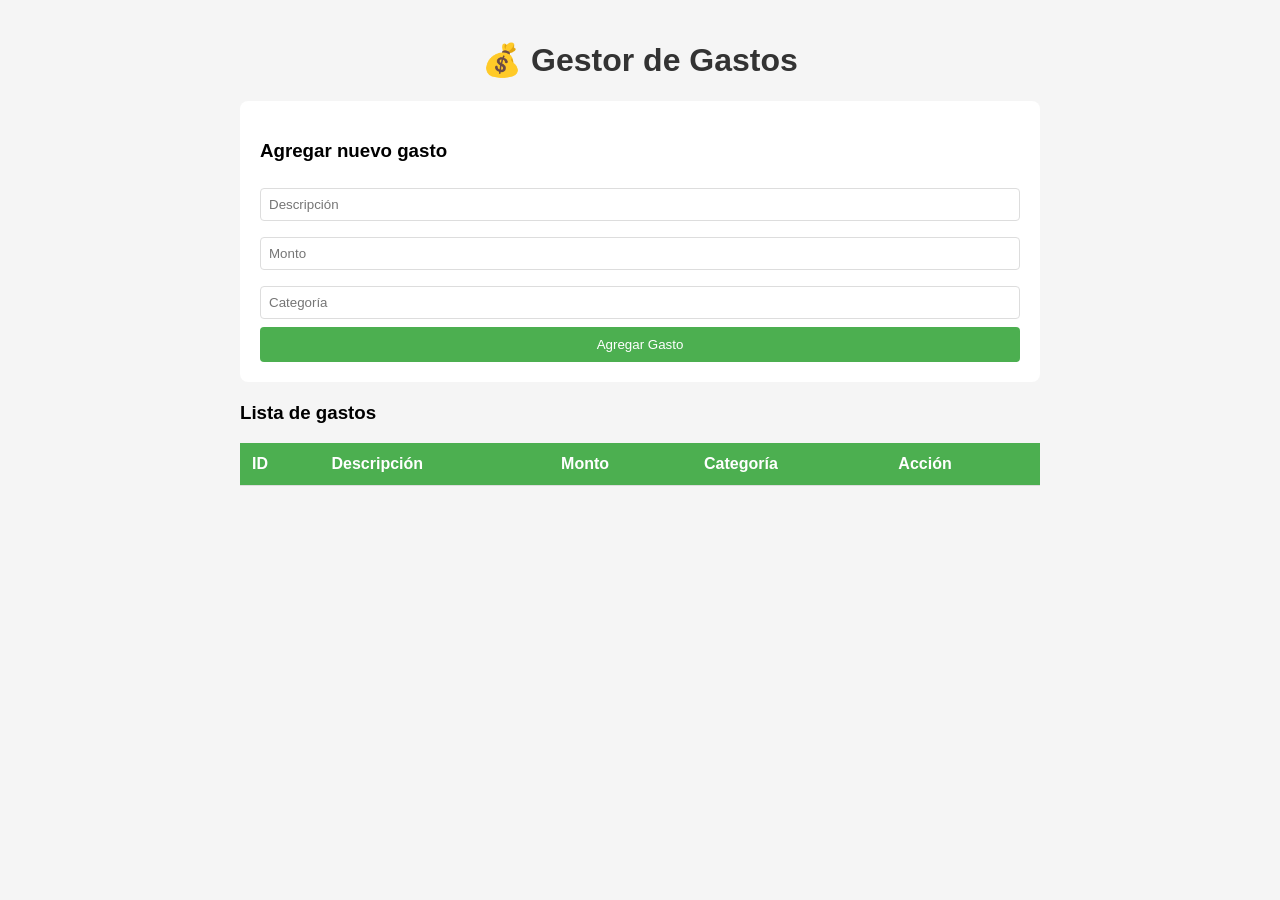
==== src/main/resources/static/index.html @ 6ac6a417 "primer commit - proyecto springboot" ====
<!DOCTYPE html>
<html lang="es">
<head>
    <meta charset="UTF-8">
    <title>Gestor de Gastos</title>
    <link rel="stylesheet" href="style.css">
</head>
<body>

    <h1>💰 Gestor de Gastos</h1>

    <!-- Formulario para agregar gastos -->
    <form id="formularioGasto">
        <h3>Agregar nuevo gasto</h3>
        <input type="text" id="descripcion" placeholder="Descripción" required/>
        <input type="number" id="monto" placeholder="Monto" required/>
        <input type="text" id="categoria" placeholder="Categoría" required/>
        <button type="submit">Agregar Gasto</button>
    </form>

    <!-- Tabla de gastos -->
    <h3>Lista de gastos</h3>
    <table>
        <thead>
            <tr>
                <th>ID</th>
                <th>Descripción</th>
                <th>Monto</th>
                <th>Categoría</th>
                <th>Acción</th>
            </tr>
        </thead>
        <tbody id="tablaGastos">
        </tbody>
    </table>

    <script src="script.js"></script>
</body>
</html>
---- src/main/resources/static/style.css ----
body {
    font-family: Arial, sans-serif;
    max-width: 800px;
    margin: 0 auto;
    padding: 20px;
    background-color: #f5f5f5;
}

h1 {
    color: #333;
    text-align: center;
}

form {
    background: white;
    padding: 20px;
    border-radius: 8px;
    margin-bottom: 20px;
}

input {
    width: 100%;
    padding: 8px;
    margin: 8px 0;
    border: 1px solid #ddd;
    border-radius: 4px;
    box-sizing: border-box;
}

button {
    background-color: #4CAF50;
    color: white;
    padding: 10px 20px;
    border: none;
    border-radius: 4px;
    cursor: pointer;
    width: 100%;
}

table {
    width: 100%;
    background: white;
    border-collapse: collapse;
    border-radius: 8px;
}

th, td {
    padding: 12px;
    text-align: left;
    border-bottom: 1px solid #ddd;
}

th {
    background-color: #4CAF50;
    color: white;
}

.btn-eliminar {
    background-color: #f44336;
    padding: 5px 10px;
    width: auto;
}
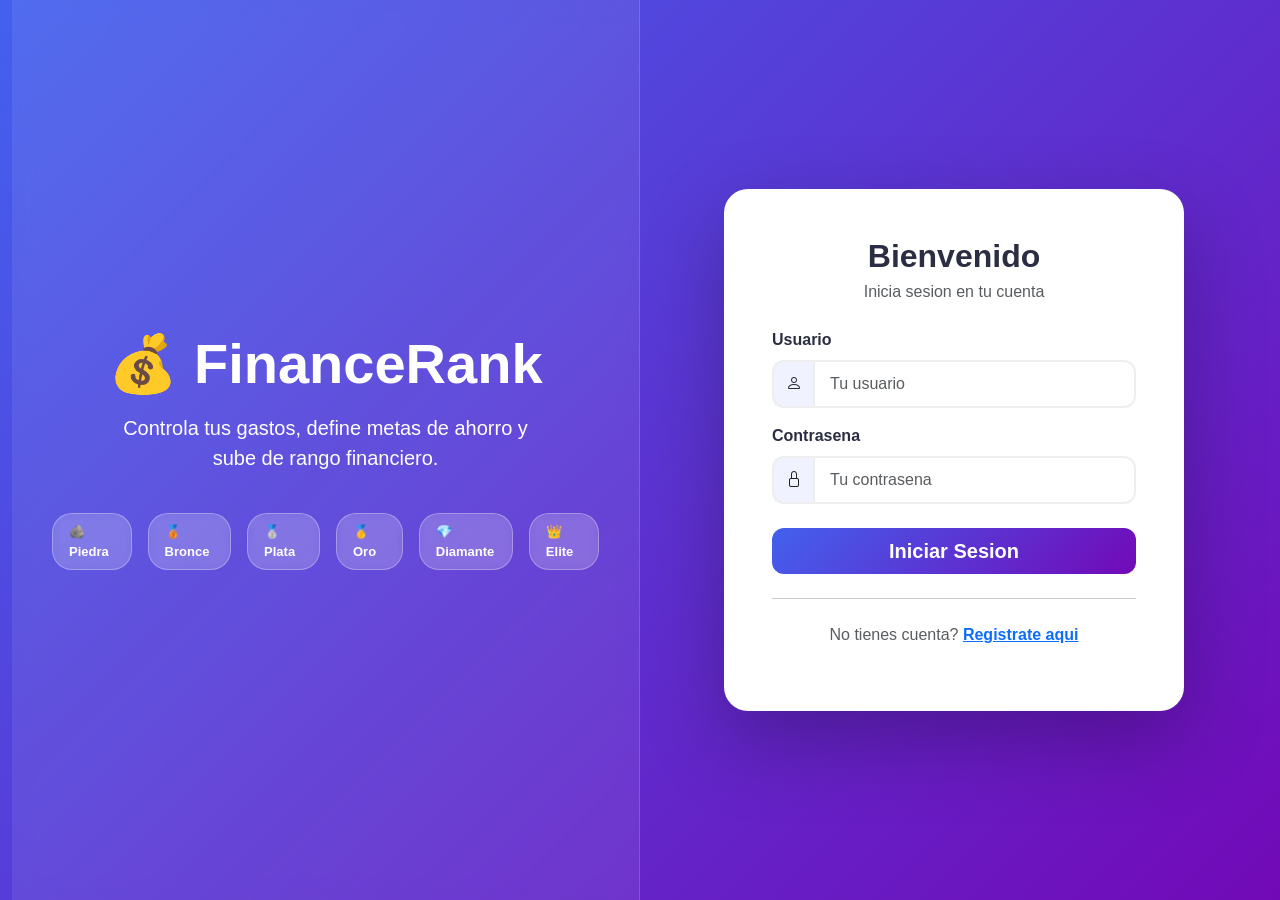
==== commit e5c3450e: "fix: corrige bug de metas al abonar y agrega categorias iniciales" ====
--- a/src/main/resources/static/index.html
+++ b/src/main/resources/static/index.html
@@ -2,38 +2,79 @@
 <html lang="es">
 <head>
     <meta charset="UTF-8">
-    <title>Gestor de Gastos</title>
-    <link rel="stylesheet" href="style.css">
+    <meta name="viewport" content="width=device-width, initial-scale=1.0">
+    <title>FinanceRank - Login</title>
+    <!-- Bootstrap 5 -->
+    <link href="https://cdn.jsdelivr.net/npm/bootstrap@5.3.0/dist/css/bootstrap.min.css" rel="stylesheet">
+    <!-- Bootstrap Icons -->
+    <link href="https://cdn.jsdelivr.net/npm/bootstrap-icons@1.10.0/font/bootstrap-icons.css" rel="stylesheet">
+    <!-- Estilos propios -->
+    <link href="style.css" rel="stylesheet">
 </head>
-<body>
+<body class="login-body">
 
-    <h1>💰 Gestor de Gastos</h1>
+    <div class="container-fluid min-vh-100 d-flex align-items-center justify-content-center">
+        <div class="row w-100">
 
-    <!-- Formulario para agregar gastos -->
-    <form id="formularioGasto">
-        <h3>Agregar nuevo gasto</h3>
-        <input type="text" id="descripcion" placeholder="Descripción" required/>
-        <input type="number" id="monto" placeholder="Monto" required/>
-        <input type="text" id="categoria" placeholder="Categoría" required/>
-        <button type="submit">Agregar Gasto</button>
-    </form>
+            <!-- Panel izquierdo -->
+            <div class="col-lg-6 d-none d-lg-flex flex-column align-items-center justify-content-center login-left">
+                <h1 class="display-4 fw-bold text-white mb-3">💰 FinanceRank</h1>
+                <p class="text-white fs-5 text-center px-5">
+                    Controla tus gastos, define metas de ahorro y sube de rango financiero.
+                </p>
+                <div class="mt-4 d-flex gap-3">
+                    <div class="rank-badge">🪨 Piedra</div>
+                    <div class="rank-badge">🥉 Bronce</div>
+                    <div class="rank-badge">🥈 Plata</div>
+                    <div class="rank-badge">🥇 Oro</div>
+                    <div class="rank-badge">💎 Diamante</div>
+                    <div class="rank-badge">👑 Elite</div>
+                </div>
+            </div>
 
-    <!-- Tabla de gastos -->
-    <h3>Lista de gastos</h3>
-    <table>
-        <thead>
-            <tr>
-                <th>ID</th>
-                <th>Descripción</th>
-                <th>Monto</th>
-                <th>Categoría</th>
-                <th>Acción</th>
-            </tr>
-        </thead>
-        <tbody id="tablaGastos">
-        </tbody>
-    </table>
+            <!-- Panel derecho — Formulario -->
+            <div class="col-lg-6 d-flex align-items-center justify-content-center">
+                <div class="login-card p-5">
+                    <h2 class="fw-bold mb-1 text-center">Bienvenido</h2>
+                    <p class="text-muted text-center mb-4">Inicia sesion en tu cuenta</p>
 
-    <script src="script.js"></script>
+                    <div id="alertaError" class="alert alert-danger d-none" role="alert">
+                        Usuario o contrasena incorrectos
+                    </div>
+
+                    <div class="mb-3">
+                        <label class="form-label fw-semibold">Usuario</label>
+                        <div class="input-group">
+                            <span class="input-group-text"><i class="bi bi-person"></i></span>
+                            <input type="text" id="username" class="form-control" placeholder="Tu usuario">
+                        </div>
+                    </div>
+
+                    <div class="mb-4">
+                        <label class="form-label fw-semibold">Contrasena</label>
+                        <div class="input-group">
+                            <span class="input-group-text"><i class="bi bi-lock"></i></span>
+                            <input type="password" id="password" class="form-control" placeholder="Tu contrasena">
+                        </div>
+                    </div>
+
+                    <button onclick="login()" class="btn btn-primary w-100 py-2 fw-bold fs-5">
+                        Iniciar Sesion
+                    </button>
+
+                    <hr class="my-4">
+
+                    <p class="text-center text-muted">
+                        No tienes cuenta? 
+                        <a href="register.html" class="text-primary fw-bold">Registrate aqui</a>
+                    </p>
+                </div>
+            </div>
+
+        </div>
+    </div>
+
+    <script src="https://cdn.jsdelivr.net/npm/bootstrap@5.3.0/dist/js/bootstrap.bundle.min.js"></script>
+    <script src="app.js"></script>
 </body>
 </html>
--- a/src/main/resources/static/style.css
+++ b/src/main/resources/static/style.css
@@ -1,62 +1,401 @@
+/* ===== VARIABLES ===== */
+:root {
+    --primary: #4361EE;
+    --secondary: #7209B7;
+    --accent: #F72585;
+    --success: #06D6A0;
+    --warning: #FFB703;
+    --danger: #EF233C;
+    --light-bg: #F0F2FF;
+    --dark: #2B2D42;
+}
+
+/* ===== GLOBAL ===== */
+* { box-sizing: border-box; }
+
 body {
-    font-family: Arial, sans-serif;
-    max-width: 800px;
-    margin: 0 auto;
-    padding: 20px;
-    background-color: #f5f5f5;
-}
-
-h1 {
-    color: #333;
+    font-family: 'Segoe UI', sans-serif;
+    background: var(--light-bg);
+    color: var(--dark);
+}
+
+/* ===== LOGIN ===== */
+.login-body {
+    background: linear-gradient(135deg, #4361EE 0%, #7209B7 50%, #F72585 100%);
+    min-height: 100vh;
+    animation: gradientMove 8s ease infinite;
+    background-size: 200% 200%;
+}
+
+@keyframes gradientMove {
+    0% { background-position: 0% 50%; }
+    50% { background-position: 100% 50%; }
+    100% { background-position: 0% 50%; }
+}
+
+.login-left {
+    background: rgba(255,255,255,0.08);
+    backdrop-filter: blur(10px);
+    min-height: 100vh;
+    padding: 40px;
+    border-right: 1px solid rgba(255,255,255,0.15);
+}
+
+.login-card {
+    background: white;
+    border-radius: 24px;
+    box-shadow: 0 30px 80px rgba(0,0,0,0.25);
+    width: 100%;
+    max-width: 460px;
+    animation: slideUp 0.5s ease;
+}
+
+@keyframes slideUp {
+    from { opacity: 0; transform: translateY(30px); }
+    to { opacity: 1; transform: translateY(0); }
+}
+
+.rank-badge {
+    background: rgba(255,255,255,0.15);
+    backdrop-filter: blur(5px);
+    color: white;
+    padding: 8px 16px;
+    border-radius: 20px;
+    font-size: 13px;
+    font-weight: 700;
+    border: 1px solid rgba(255,255,255,0.3);
+    transition: all 0.3s;
+}
+
+.rank-badge:hover {
+    background: rgba(255,255,255,0.3);
+    transform: translateY(-3px);
+}
+
+/* ===== NAVBAR ===== */
+.navbar-custom {
+    background: linear-gradient(135deg, #4361EE, #7209B7);
+    box-shadow: 0 4px 20px rgba(67,97,238,0.4);
+    padding: 12px 24px;
+}
+
+/* ===== SIDEBAR ===== */
+.sidebar {
+    background: white;
+    min-height: calc(100vh - 60px);
+    box-shadow: 4px 0 20px rgba(0,0,0,0.06);
+    padding-top: 24px;
+    border-right: 1px solid #eee;
+}
+
+.sidebar .nav-link {
+    color: #666;
+    padding: 14px 20px;
+    border-radius: 14px;
+    margin: 4px 12px;
+    font-weight: 600;
+    font-size: 15px;
+    transition: all 0.3s;
+    display: flex;
+    align-items: center;
+    gap: 12px;
+}
+
+.sidebar .nav-link i {
+    font-size: 20px;
+    width: 24px;
+}
+
+.sidebar .nav-link:hover {
+    background: var(--light-bg);
+    color: var(--primary);
+    transform: translateX(4px);
+}
+
+.sidebar .nav-link.active {
+    background: linear-gradient(135deg, #4361EE, #7209B7);
+    color: white;
+    box-shadow: 0 4px 15px rgba(67,97,238,0.4);
+}
+
+/* ===== STAT CARDS ===== */
+.stat-card {
+    border: none;
+    border-radius: 20px;
+    padding: 28px;
+    color: white;
+    box-shadow: 0 8px 25px rgba(0,0,0,0.15);
+    transition: all 0.3s;
+    position: relative;
+    overflow: hidden;
+    min-height: 130px;
+}
+
+.stat-card::before {
+    content: '';
+    position: absolute;
+    top: -30px;
+    right: -30px;
+    width: 120px;
+    height: 120px;
+    background: rgba(255,255,255,0.1);
+    border-radius: 50%;
+}
+
+.stat-card:hover {
+    transform: translateY(-6px);
+    box-shadow: 0 15px 35px rgba(0,0,0,0.2);
+}
+
+.stat-card .fs-3 { font-size: 1.6rem !important; }
+
+.stat-card.blue {
+    background: linear-gradient(135deg, #4361EE, #3A0CA3);
+}
+.stat-card.green {
+    background: linear-gradient(135deg, #06D6A0, #028A60);
+}
+.stat-card.orange {
+    background: linear-gradient(135deg, #FFB703, #FB8500);
+}
+.stat-card.purple {
+    background: linear-gradient(135deg, #F72585, #7209B7);
+}
+
+/* ===== SISTEMA DE RANGOS ===== */
+.rank-container {
     text-align: center;
-}
-
-form {
+    padding: 35px 25px;
+    border-radius: 24px;
+    color: white;
+    margin-bottom: 20px;
+    box-shadow: 0 10px 40px rgba(0,0,0,0.2);
+    position: relative;
+    overflow: hidden;
+    min-height: 280px;
+    display: flex;
+    flex-direction: column;
+    align-items: center;
+    justify-content: center;
+}
+
+.rank-container::before {
+    content: '';
+    position: absolute;
+    top: -50px;
+    left: -50px;
+    width: 200px;
+    height: 200px;
+    background: rgba(255,255,255,0.08);
+    border-radius: 50%;
+}
+
+.rank-container::after {
+    content: '';
+    position: absolute;
+    bottom: -60px;
+    right: -40px;
+    width: 180px;
+    height: 180px;
+    background: rgba(255,255,255,0.06);
+    border-radius: 50%;
+}
+
+.rank-icon {
+    font-size: 75px;
+    line-height: 1;
+    margin-bottom: 12px;
+    animation: bounce 2s infinite;
+    position: relative;
+    z-index: 1;
+}
+
+@keyframes bounce {
+    0%, 100% { transform: translateY(0); }
+    50% { transform: translateY(-10px); }
+}
+
+.rank-name {
+    font-size: 30px;
+    font-weight: 900;
+    letter-spacing: 3px;
+    position: relative;
+    z-index: 1;
+}
+
+.rank-progress {
+    background: rgba(255,255,255,0.25);
+    border-radius: 10px;
+    height: 10px;
+    margin: 12px 0;
+    width: 100%;
+    position: relative;
+    z-index: 1;
+}
+
+.rank-progress-bar {
     background: white;
-    padding: 20px;
+    border-radius: 10px;
+    height: 100%;
+    transition: width 1.5s ease;
+    box-shadow: 0 0 10px rgba(255,255,255,0.5);
+}
+
+/* RANGOS */
+.rank-piedra   { background: linear-gradient(135deg, #4a4a4a, #888); }
+.rank-bronce   { background: linear-gradient(135deg, #7B3F00, #CD853F); }
+.rank-plata    { background: linear-gradient(135deg, #546E7A, #90A4AE); }
+.rank-oro      { background: linear-gradient(135deg, #F57F17, #FFD700); }
+.rank-diamante { background: linear-gradient(135deg, #0077B6, #00B4D8); }
+.rank-elite    { background: linear-gradient(135deg, #4361EE, #F72585); }
+
+/* ===== METAS ===== */
+.meta-card {
+    border: none;
+    border-radius: 20px;
+    box-shadow: 0 5px 20px rgba(0,0,0,0.08);
+    transition: all 0.3s;
+    overflow: hidden;
+}
+
+.meta-card:hover {
+    transform: translateY(-5px);
+    box-shadow: 0 15px 40px rgba(0,0,0,0.15);
+}
+
+.meta-card .card-header {
+    background: linear-gradient(135deg, #4361EE, #7209B7);
+    color: white;
+    border: none;
+    padding: 18px 22px;
+}
+
+.progress {
+    height: 10px;
+    border-radius: 10px;
+    background: #eee;
+}
+
+.progress-bar {
+    border-radius: 10px;
+    background: linear-gradient(135deg, #4361EE, #F72585) !important;
+}
+
+/* ===== TABLAS ===== */
+.table thead {
+    background: linear-gradient(135deg, #4361EE, #7209B7);
+    color: white;
+}
+
+.table thead th {
+    border: none;
+    font-weight: 600;
+    padding: 14px 16px;
+}
+
+.table tbody tr {
+    transition: all 0.2s;
+}
+
+.table tbody tr:hover {
+    background: var(--light-bg);
+    transform: scale(1.01);
+}
+
+/* ===== BOTONES ===== */
+.btn-primary {
+    background: linear-gradient(135deg, #4361EE, #7209B7);
+    border: none;
+    border-radius: 12px;
+    font-weight: 600;
+    transition: all 0.3s;
+}
+
+.btn-primary:hover {
+    background: linear-gradient(135deg, #3A0CA3, #560BAD);
+    border: none;
+    transform: translateY(-2px);
+    box-shadow: 0 5px 15px rgba(67,97,238,0.4);
+}
+
+.btn-success {
+    background: linear-gradient(135deg, #06D6A0, #028A60);
+    border: none;
+    border-radius: 12px;
+    font-weight: 600;
+}
+
+.btn-success:hover {
+    background: linear-gradient(135deg, #028A60, #015E40);
+    border: none;
+    transform: translateY(-2px);
+}
+
+.btn-danger {
+    background: linear-gradient(135deg, #EF233C, #9B0020);
+    border: none;
+    border-radius: 12px;
+}
+
+/* ===== CARDS GENERALES ===== */
+.card {
+    border-radius: 20px !important;
+    border: none !important;
+}
+
+/* ===== MAIN CONTENT ===== */
+.main-content {
+    background: var(--light-bg);
+    min-height: calc(100vh - 60px);
+    padding: 30px;
+}
+
+/* ===== FORMULARIOS ===== */
+.form-control, .form-select {
+    border-radius: 12px;
+    border: 2px solid #eee;
+    padding: 10px 15px;
+    transition: all 0.3s;
+}
+
+.form-control:focus, .form-select:focus {
+    border-color: var(--primary);
+    box-shadow: 0 0 0 3px rgba(67,97,238,0.15);
+}
+
+.input-group-text {
+    border-radius: 12px 0 0 12px !important;
+    border: 2px solid #eee;
+    border-right: none;
+    background: var(--light-bg);
+}
+
+.input-group .form-control {
+    border-radius: 0 12px 12px 0 !important;
+}
+
+/* ===== MODAL ===== */
+.modal-content {
+    border-radius: 24px !important;
+    border: none;
+    box-shadow: 0 30px 80px rgba(0,0,0,0.2);
+}
+
+/* ===== BADGES ===== */
+.badge {
     border-radius: 8px;
-    margin-bottom: 20px;
-}
-
-input {
-    width: 100%;
-    padding: 8px;
-    margin: 8px 0;
-    border: 1px solid #ddd;
-    border-radius: 4px;
-    box-sizing: border-box;
-}
-
-button {
-    background-color: #4CAF50;
-    color: white;
-    padding: 10px 20px;
-    border: none;
-    border-radius: 4px;
-    cursor: pointer;
-    width: 100%;
-}
-
-table {
-    width: 100%;
-    background: white;
-    border-collapse: collapse;
-    border-radius: 8px;
-}
-
-th, td {
-    padding: 12px;
-    text-align: left;
-    border-bottom: 1px solid #ddd;
-}
-
-th {
-    background-color: #4CAF50;
-    color: white;
-}
-
-.btn-eliminar {
-    background-color: #f44336;
-    padding: 5px 10px;
-    width: auto;
+    padding: 6px 12px;
+    font-weight: 600;
+}
+
+.badge.bg-primary {
+    background: linear-gradient(135deg, #4361EE, #7209B7) !important;
+}
+
+/* ===== RESPONSIVE ===== */
+@media (max-width: 768px) {
+    .sidebar { display: none; }
+    .main-content { padding: 15px; }
+    .rank-icon { font-size: 55px; }
+    .stat-card { min-height: 100px; }
 }
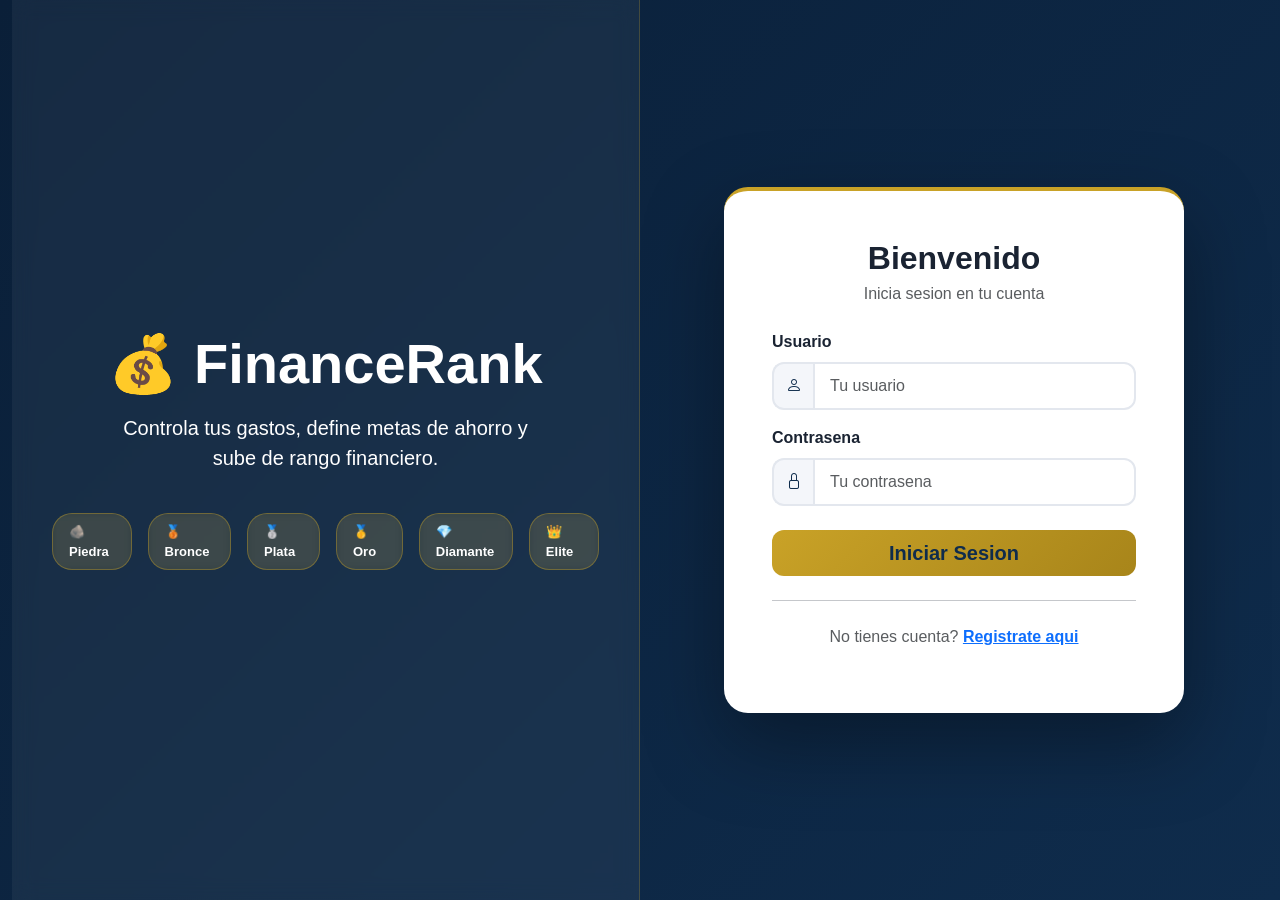
==== commit 214ff0c1: "feat: migrar todo el frontend a jQuery + favicon" ====
--- a/src/main/resources/static/index.html
+++ b/src/main/resources/static/index.html
@@ -10,6 +10,7 @@
     <link href="https://cdn.jsdelivr.net/npm/bootstrap-icons@1.10.0/font/bootstrap-icons.css" rel="stylesheet">
     <!-- Estilos propios -->
     <link href="style.css" rel="stylesheet">
+    <link rel="icon" href="data:image/svg+xml,<svg xmlns='http://www.w3.org/2000/svg' viewBox='0 0 100 100'><text y='.9em' font-size='90'>💰</text></svg>">
 </head>
 <body class="login-body">
 
@@ -73,7 +74,8 @@
 
         </div>
     </div>
-
+    
+<script src="https://code.jquery.com/jquery-3.7.1.min.js"></script>
     <script src="https://cdn.jsdelivr.net/npm/bootstrap@5.3.0/dist/js/bootstrap.bundle.min.js"></script>
     <script src="app.js"></script>
 </body>
--- a/src/main/resources/static/style.css
+++ b/src/main/resources/static/style.css
@@ -1,13 +1,18 @@
 /* ===== VARIABLES ===== */
 :root {
-    --primary: #4361EE;
-    --secondary: #7209B7;
-    --accent: #F72585;
-    --success: #06D6A0;
-    --warning: #FFB703;
-    --danger: #EF233C;
-    --light-bg: #F0F2FF;
-    --dark: #2B2D42;
+    --navy: #0F2C4C;
+    --navy-dark: #0A1F38;
+    --navy-light: #1B3A5B;
+    --gold: #C9A227;
+    --gold-light: #E0BE4E;
+    --gold-dark: #A8851A;
+    --success: #1F8A5B;
+    --danger: #C0492F;
+    --light-bg: #F4F6FA;
+    --dark: #1A2332;
+    /* aliases para compatibilidad con codigo viejo */
+    --primary: #0F2C4C;
+    --secondary: #C9A227;
 }
 
 /* ===== GLOBAL ===== */
@@ -21,7 +26,7 @@
 
 /* ===== LOGIN ===== */
 .login-body {
-    background: linear-gradient(135deg, #4361EE 0%, #7209B7 50%, #F72585 100%);
+    background: linear-gradient(135deg, #0A1F38 0%, #0F2C4C 50%, #1B3A5B 100%);
     min-height: 100vh;
     animation: gradientMove 8s ease infinite;
     background-size: 200% 200%;
@@ -34,20 +39,21 @@
 }
 
 .login-left {
-    background: rgba(255,255,255,0.08);
+    background: rgba(255,255,255,0.05);
     backdrop-filter: blur(10px);
     min-height: 100vh;
     padding: 40px;
-    border-right: 1px solid rgba(255,255,255,0.15);
+    border-right: 1px solid rgba(201,162,39,0.25);
 }
 
 .login-card {
     background: white;
     border-radius: 24px;
-    box-shadow: 0 30px 80px rgba(0,0,0,0.25);
+    box-shadow: 0 30px 80px rgba(0,0,0,0.35);
     width: 100%;
     max-width: 460px;
     animation: slideUp 0.5s ease;
+    border-top: 4px solid var(--gold);
 }
 
 @keyframes slideUp {
@@ -56,28 +62,31 @@
 }
 
 .rank-badge {
-    background: rgba(255,255,255,0.15);
+    background: rgba(201,162,39,0.15);
     backdrop-filter: blur(5px);
     color: white;
     padding: 8px 16px;
     border-radius: 20px;
     font-size: 13px;
     font-weight: 700;
-    border: 1px solid rgba(255,255,255,0.3);
+    border: 1px solid rgba(201,162,39,0.4);
     transition: all 0.3s;
 }
 
 .rank-badge:hover {
-    background: rgba(255,255,255,0.3);
+    background: rgba(201,162,39,0.3);
     transform: translateY(-3px);
 }
 
 /* ===== NAVBAR ===== */
 .navbar-custom {
-    background: linear-gradient(135deg, #4361EE, #7209B7);
-    box-shadow: 0 4px 20px rgba(67,97,238,0.4);
+    background: linear-gradient(135deg, #0F2C4C, #1B3A5B);
+    box-shadow: 0 4px 20px rgba(15,44,76,0.4);
     padding: 12px 24px;
-}
+    border-bottom: 3px solid var(--gold);
+}
+
+.navbar-brand { color: var(--gold-light) !important; }
 
 /* ===== SIDEBAR ===== */
 .sidebar {
@@ -89,7 +98,7 @@
 }
 
 .sidebar .nav-link {
-    color: #666;
+    color: #5a6677;
     padding: 14px 20px;
     border-radius: 14px;
     margin: 4px 12px;
@@ -108,15 +117,17 @@
 
 .sidebar .nav-link:hover {
     background: var(--light-bg);
-    color: var(--primary);
+    color: var(--navy);
     transform: translateX(4px);
 }
 
 .sidebar .nav-link.active {
-    background: linear-gradient(135deg, #4361EE, #7209B7);
-    color: white;
-    box-shadow: 0 4px 15px rgba(67,97,238,0.4);
-}
+    background: linear-gradient(135deg, #0F2C4C, #1B3A5B);
+    color: white;
+    box-shadow: 0 4px 15px rgba(15,44,76,0.4);
+}
+
+.sidebar .nav-link.active i { color: var(--gold-light); }
 
 /* ===== STAT CARDS ===== */
 .stat-card {
@@ -149,18 +160,10 @@
 
 .stat-card .fs-3 { font-size: 1.6rem !important; }
 
-.stat-card.blue {
-    background: linear-gradient(135deg, #4361EE, #3A0CA3);
-}
-.stat-card.green {
-    background: linear-gradient(135deg, #06D6A0, #028A60);
-}
-.stat-card.orange {
-    background: linear-gradient(135deg, #FFB703, #FB8500);
-}
-.stat-card.purple {
-    background: linear-gradient(135deg, #F72585, #7209B7);
-}
+.stat-card.blue   { background: linear-gradient(135deg, #0F2C4C, #1B3A5B); }
+.stat-card.green  { background: linear-gradient(135deg, #1F8A5B, #146043); }
+.stat-card.orange { background: linear-gradient(135deg, #C97B3F, #A85A28); }
+.stat-card.purple { background: linear-gradient(135deg, #C9A227, #A8851A); }
 
 /* ===== SISTEMA DE RANGOS ===== */
 .rank-container {
@@ -241,13 +244,13 @@
     box-shadow: 0 0 10px rgba(255,255,255,0.5);
 }
 
-/* RANGOS */
+/* RANGOS (colores de medalla, sin cambios excepto Elite) */
 .rank-piedra   { background: linear-gradient(135deg, #4a4a4a, #888); }
 .rank-bronce   { background: linear-gradient(135deg, #7B3F00, #CD853F); }
 .rank-plata    { background: linear-gradient(135deg, #546E7A, #90A4AE); }
 .rank-oro      { background: linear-gradient(135deg, #F57F17, #FFD700); }
 .rank-diamante { background: linear-gradient(135deg, #0077B6, #00B4D8); }
-.rank-elite    { background: linear-gradient(135deg, #4361EE, #F72585); }
+.rank-elite    { background: linear-gradient(135deg, #1B3A5B, #C9A227); }
 
 /* ===== METAS ===== */
 .meta-card {
@@ -264,7 +267,7 @@
 }
 
 .meta-card .card-header {
-    background: linear-gradient(135deg, #4361EE, #7209B7);
+    background: linear-gradient(135deg, #0F2C4C, #1B3A5B);
     color: white;
     border: none;
     padding: 18px 22px;
@@ -273,17 +276,17 @@
 .progress {
     height: 10px;
     border-radius: 10px;
-    background: #eee;
+    background: #e8ebf0;
 }
 
 .progress-bar {
     border-radius: 10px;
-    background: linear-gradient(135deg, #4361EE, #F72585) !important;
+    background: linear-gradient(135deg, #C9A227, #E0BE4E) !important;
 }
 
 /* ===== TABLAS ===== */
 .table thead {
-    background: linear-gradient(135deg, #4361EE, #7209B7);
+    background: linear-gradient(135deg, #0F2C4C, #1B3A5B);
     color: white;
 }
 
@@ -304,35 +307,36 @@
 
 /* ===== BOTONES ===== */
 .btn-primary {
-    background: linear-gradient(135deg, #4361EE, #7209B7);
+    background: linear-gradient(135deg, #C9A227, #A8851A);
+    border: none;
+    border-radius: 12px;
+    font-weight: 700;
+    color: #0F2C4C;
+}
+
+.btn-primary:hover {
+    background: linear-gradient(135deg, #D4AF37, #B8941F);
+    border: none;
+    color: #0F2C4C;
+    transform: translateY(-2px);
+    box-shadow: 0 5px 15px rgba(201,162,39,0.45);
+}
+
+.btn-success {
+    background: linear-gradient(135deg, #1F8A5B, #146043);
     border: none;
     border-radius: 12px;
     font-weight: 600;
-    transition: all 0.3s;
-}
-
-.btn-primary:hover {
-    background: linear-gradient(135deg, #3A0CA3, #560BAD);
+}
+
+.btn-success:hover {
+    background: linear-gradient(135deg, #146043, #0D4631);
     border: none;
     transform: translateY(-2px);
-    box-shadow: 0 5px 15px rgba(67,97,238,0.4);
-}
-
-.btn-success {
-    background: linear-gradient(135deg, #06D6A0, #028A60);
-    border: none;
-    border-radius: 12px;
-    font-weight: 600;
-}
-
-.btn-success:hover {
-    background: linear-gradient(135deg, #028A60, #015E40);
-    border: none;
-    transform: translateY(-2px);
 }
 
 .btn-danger {
-    background: linear-gradient(135deg, #EF233C, #9B0020);
+    background: linear-gradient(135deg, #C0492F, #8A2F1C);
     border: none;
     border-radius: 12px;
 }
@@ -353,21 +357,22 @@
 /* ===== FORMULARIOS ===== */
 .form-control, .form-select {
     border-radius: 12px;
-    border: 2px solid #eee;
+    border: 2px solid #e3e7ee;
     padding: 10px 15px;
     transition: all 0.3s;
 }
 
 .form-control:focus, .form-select:focus {
-    border-color: var(--primary);
-    box-shadow: 0 0 0 3px rgba(67,97,238,0.15);
+    border-color: var(--gold);
+    box-shadow: 0 0 0 3px rgba(201,162,39,0.18);
 }
 
 .input-group-text {
     border-radius: 12px 0 0 12px !important;
-    border: 2px solid #eee;
+    border: 2px solid #e3e7ee;
     border-right: none;
     background: var(--light-bg);
+    color: var(--navy);
 }
 
 .input-group .form-control {
@@ -389,7 +394,7 @@
 }
 
 .badge.bg-primary {
-    background: linear-gradient(135deg, #4361EE, #7209B7) !important;
+    background: linear-gradient(135deg, #0F2C4C, #1B3A5B) !important;
 }
 
 /* ===== RESPONSIVE ===== */
@@ -398,4 +403,26 @@
     .main-content { padding: 15px; }
     .rank-icon { font-size: 55px; }
     .stat-card { min-height: 100px; }
+}
+
+/* ===== REGISTRO PASO 2 ===== */
+.rango-opcion {
+    border: 2px solid #e3e7ee;
+    border-radius: 16px;
+    padding: 15px 10px;
+    text-align: center;
+    cursor: pointer;
+    transition: all 0.3s;
+}
+
+.rango-opcion:hover {
+    border-color: var(--gold);
+    background: var(--light-bg);
+    transform: translateY(-3px);
+}
+
+.rango-opcion.seleccionado {
+    border-color: var(--gold);
+    background: linear-gradient(135deg, #0F2C4C15, #C9A22720);
+    box-shadow: 0 5px 15px rgba(201,162,39,0.25);
 }
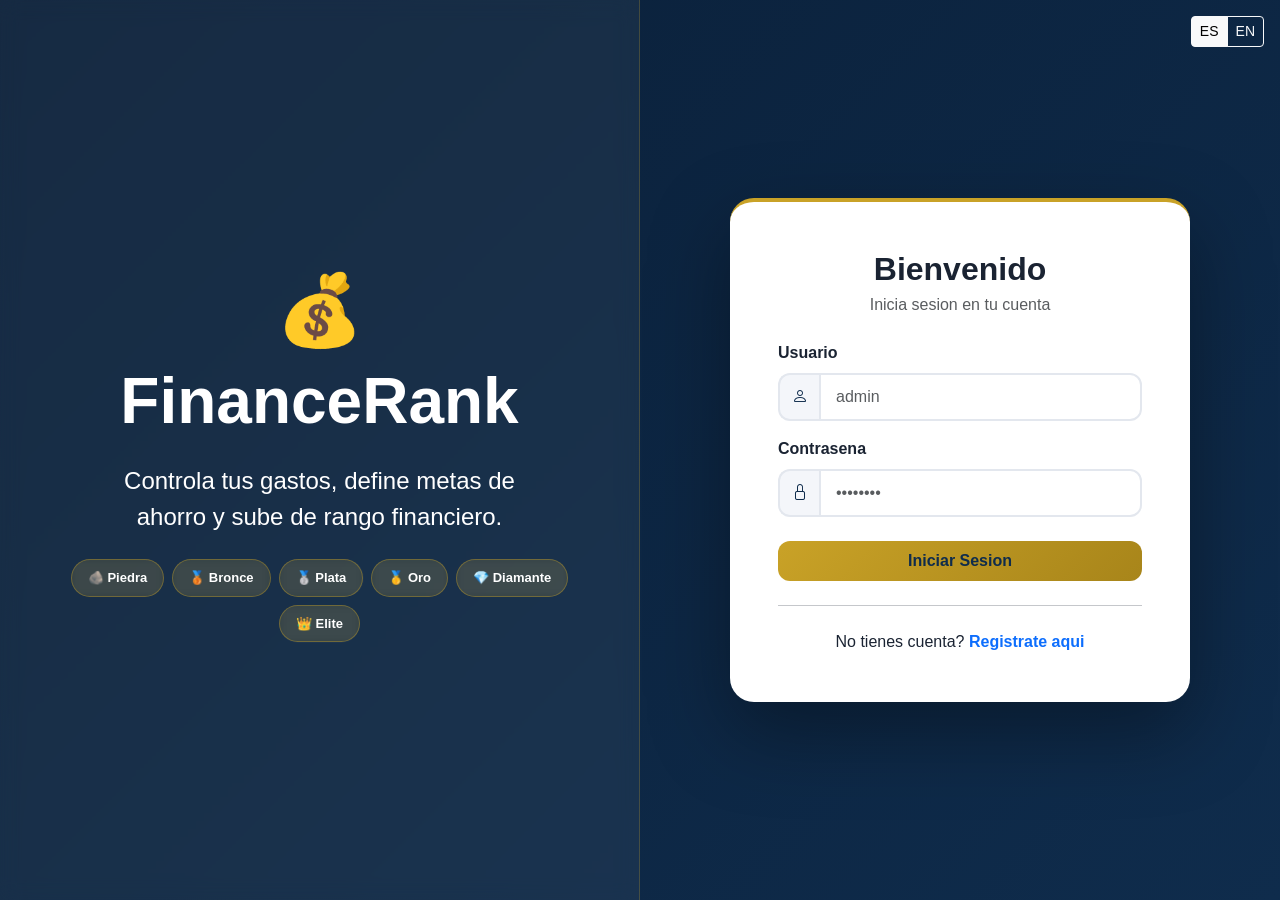
==== commit afa3a5d2: "feat: internacionalizacion ES/EN (i18n) en login y dashboard + reporte PDF" ====
--- a/src/main/resources/static/index.html
+++ b/src/main/resources/static/index.html
@@ -4,79 +4,85 @@
     <meta charset="UTF-8">
     <meta name="viewport" content="width=device-width, initial-scale=1.0">
     <title>FinanceRank - Login</title>
-    <!-- Bootstrap 5 -->
+    <link rel="icon" href="data:image/svg+xml,<svg xmlns='http://www.w3.org/2000/svg' viewBox='0 0 100 100'><text y='.9em' font-size='90'>💰</text></svg>">
     <link href="https://cdn.jsdelivr.net/npm/bootstrap@5.3.0/dist/css/bootstrap.min.css" rel="stylesheet">
-    <!-- Bootstrap Icons -->
     <link href="https://cdn.jsdelivr.net/npm/bootstrap-icons@1.10.0/font/bootstrap-icons.css" rel="stylesheet">
-    <!-- Estilos propios -->
     <link href="style.css" rel="stylesheet">
-    <link rel="icon" href="data:image/svg+xml,<svg xmlns='http://www.w3.org/2000/svg' viewBox='0 0 100 100'><text y='.9em' font-size='90'>💰</text></svg>">
 </head>
 <body class="login-body">
 
-    <div class="container-fluid min-vh-100 d-flex align-items-center justify-content-center">
-        <div class="row w-100">
+    <!-- SELECTOR DE IDIOMA -->
+    <div class="position-absolute top-0 end-0 m-3" style="z-index: 10;">
+        <div class="btn-group btn-group-sm">
+            <button class="btn btn-outline-light" data-idioma="es" onclick="cambiarIdioma('es')">ES</button>
+            <button class="btn btn-outline-light" data-idioma="en" onclick="cambiarIdioma('en')">EN</button>
+        </div>
+    </div>
 
-            <!-- Panel izquierdo -->
-            <div class="col-lg-6 d-none d-lg-flex flex-column align-items-center justify-content-center login-left">
-                <h1 class="display-4 fw-bold text-white mb-3">💰 FinanceRank</h1>
-                <p class="text-white fs-5 text-center px-5">
-                    Controla tus gastos, define metas de ahorro y sube de rango financiero.
-                </p>
-                <div class="mt-4 d-flex gap-3">
-                    <div class="rank-badge">🪨 Piedra</div>
-                    <div class="rank-badge">🥉 Bronce</div>
-                    <div class="rank-badge">🥈 Plata</div>
-                    <div class="rank-badge">🥇 Oro</div>
-                    <div class="rank-badge">💎 Diamante</div>
-                    <div class="rank-badge">👑 Elite</div>
+    <div class="container-fluid">
+        <div class="row min-vh-100">
+
+            <!-- LADO IZQUIERDO (HERO) -->
+            <div class="col-lg-6 d-none d-lg-flex flex-column justify-content-center login-left text-white">
+                <div class="text-center">
+                    <div class="mb-4">
+                        <span style="font-size:70px">💰</span>
+                        <h1 class="fw-bold display-3">FinanceRank</h1>
+                    </div>
+                    <p class="fs-4 px-5" data-i18n="hero_eslogan">Controla tus gastos, define metas de ahorro y sube de rango financiero.</p>
+
+                    <div class="d-flex justify-content-center gap-2 flex-wrap mt-4 px-4">
+                        <span class="rank-badge">🪨 <span data-i18n="rango_piedra">Piedra</span></span>
+                        <span class="rank-badge">🥉 <span data-i18n="rango_bronce">Bronce</span></span>
+                        <span class="rank-badge">🥈 <span data-i18n="rango_plata">Plata</span></span>
+                        <span class="rank-badge">🥇 <span data-i18n="rango_oro">Oro</span></span>
+                        <span class="rank-badge">💎 <span data-i18n="rango_diamante">Diamante</span></span>
+                        <span class="rank-badge">👑 <span data-i18n="rango_elite">Elite</span></span>
+                    </div>
                 </div>
             </div>
 
-            <!-- Panel derecho — Formulario -->
-            <div class="col-lg-6 d-flex align-items-center justify-content-center">
+            <!-- LADO DERECHO (LOGIN) -->
+            <div class="col-lg-6 d-flex align-items-center justify-content-center p-4">
                 <div class="login-card p-5">
-                    <h2 class="fw-bold mb-1 text-center">Bienvenido</h2>
-                    <p class="text-muted text-center mb-4">Inicia sesion en tu cuenta</p>
+                    <h2 class="fw-bold text-center mb-1" data-i18n="login_titulo">Bienvenido</h2>
+                    <p class="text-muted text-center mb-4" data-i18n="login_subtitulo">Inicia sesion en tu cuenta</p>
 
-                    <div id="alertaError" class="alert alert-danger d-none" role="alert">
-                        Usuario o contrasena incorrectos
-                    </div>
+                    <div id="alertaError" class="alert alert-danger d-none"></div>
 
                     <div class="mb-3">
-                        <label class="form-label fw-semibold">Usuario</label>
+                        <label class="form-label fw-semibold" data-i18n="login_usuario">Usuario</label>
                         <div class="input-group">
                             <span class="input-group-text"><i class="bi bi-person"></i></span>
-                            <input type="text" id="username" class="form-control" placeholder="Tu usuario">
+                            <input type="text" id="username" class="form-control" placeholder="admin">
                         </div>
                     </div>
 
                     <div class="mb-4">
-                        <label class="form-label fw-semibold">Contrasena</label>
+                        <label class="form-label fw-semibold" data-i18n="login_password">Contrasena</label>
                         <div class="input-group">
                             <span class="input-group-text"><i class="bi bi-lock"></i></span>
-                            <input type="password" id="password" class="form-control" placeholder="Tu contrasena">
+                            <input type="password" id="password" class="form-control" placeholder="••••••••">
                         </div>
                     </div>
 
-                    <button onclick="login()" class="btn btn-primary w-100 py-2 fw-bold fs-5">
-                        Iniciar Sesion
-                    </button>
+                    <button onclick="login()" class="btn btn-primary w-100 py-2 fw-bold" data-i18n="login_boton">Iniciar Sesion</button>
 
                     <hr class="my-4">
 
-                    <p class="text-center text-muted">
-                        No tienes cuenta? 
-                        <a href="register.html" class="text-primary fw-bold">Registrate aqui</a>
+                    <p class="text-center mb-0">
+                        <span data-i18n="login_no_cuenta">No tienes cuenta?</span>
+                        <a href="register.html" class="fw-bold text-decoration-none" data-i18n="login_registrate">Registrate aqui</a>
                     </p>
                 </div>
             </div>
 
         </div>
     </div>
-    
-<script src="https://code.jquery.com/jquery-3.7.1.min.js"></script>
+
+    <script src="https://code.jquery.com/jquery-3.7.1.min.js"></script>
     <script src="https://cdn.jsdelivr.net/npm/bootstrap@5.3.0/dist/js/bootstrap.bundle.min.js"></script>
     <script src="app.js"></script>
+    <script src="i18n.js"></script>
 </body>
 </html>
